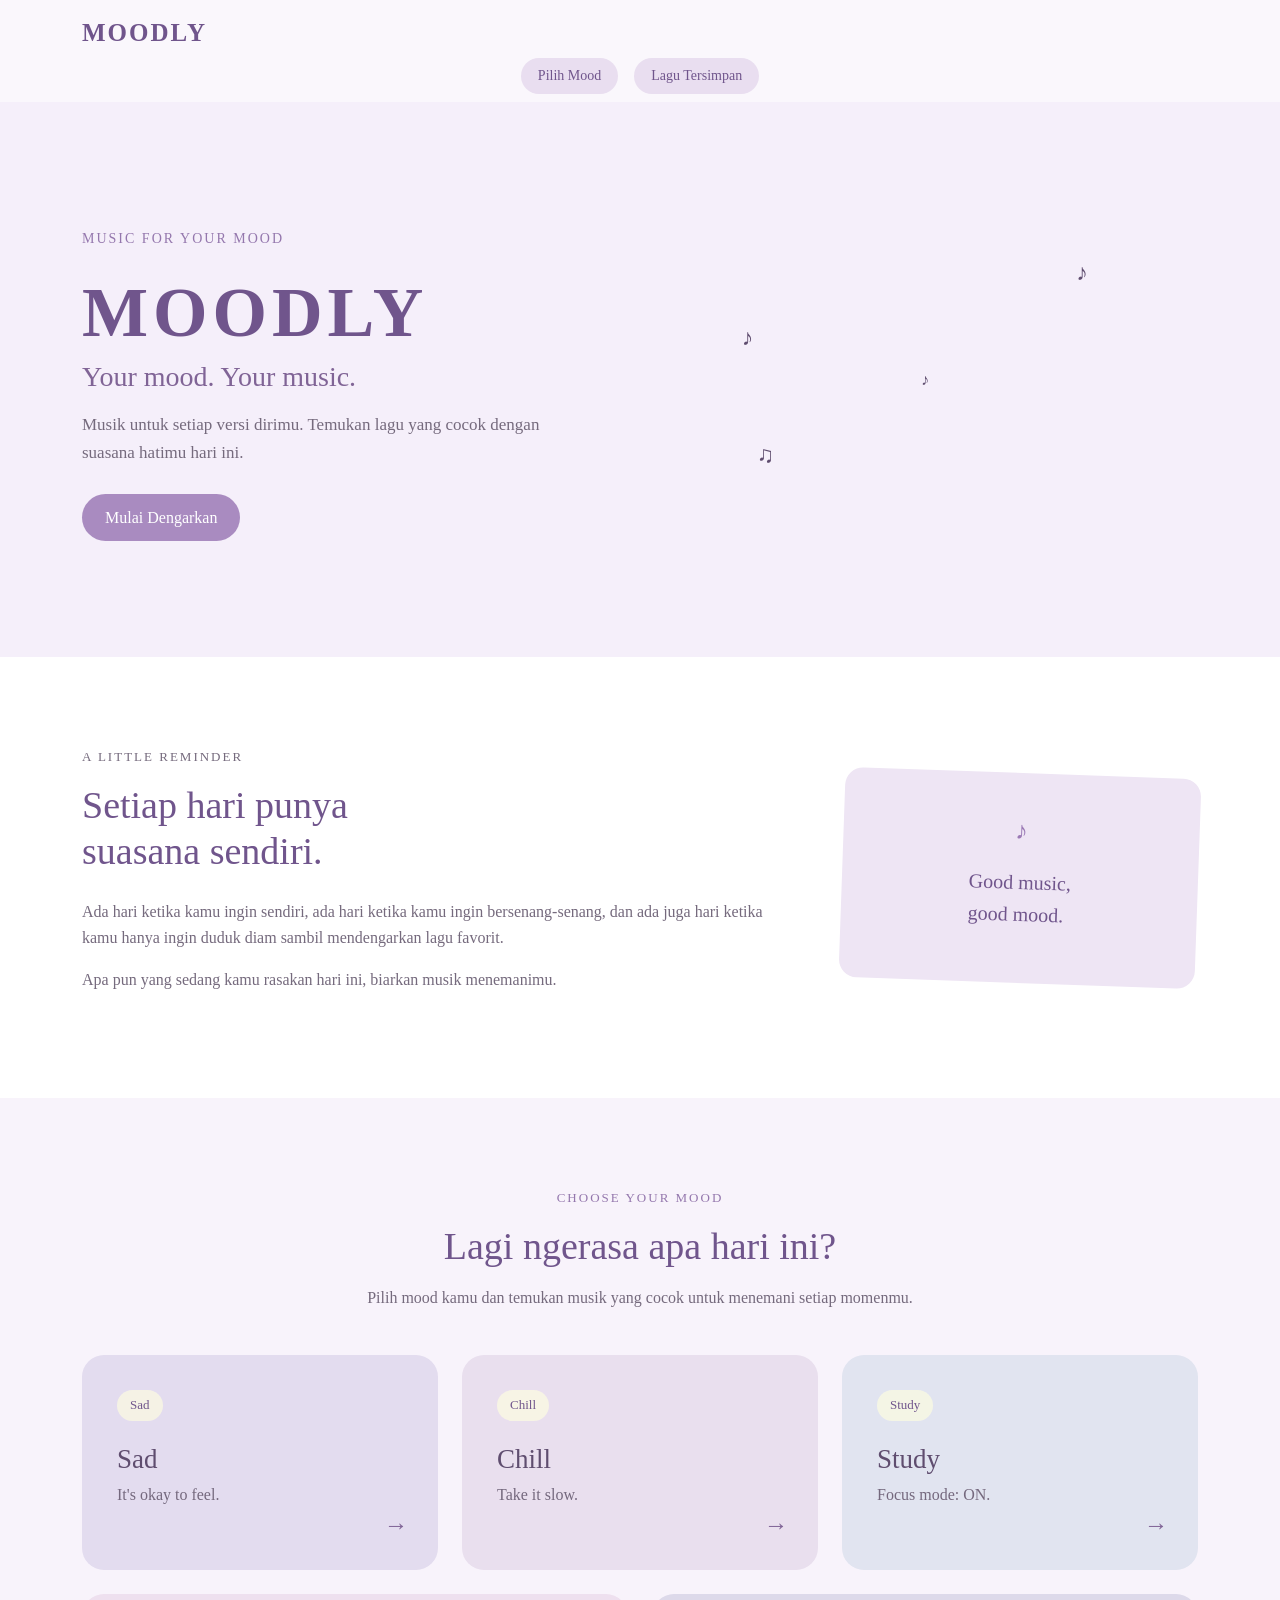
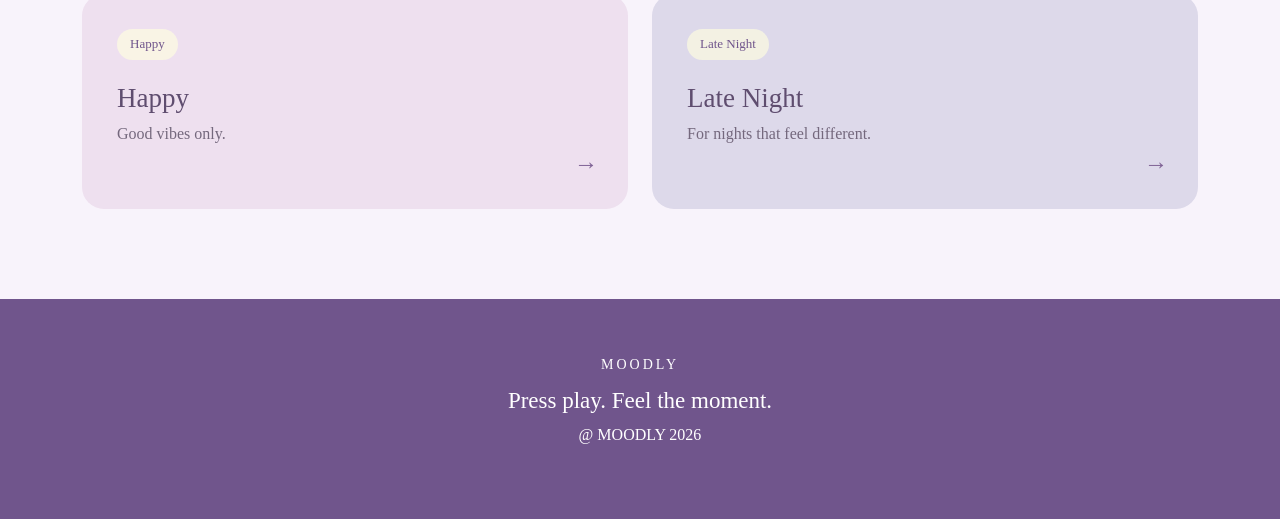
==== index.html @ acb77506 "memasukkan link mood dan saved di halaman utama" ====
<!DOCTYPE html>
<html lang="en">
<head>
    <meta charset="UTF-8">
    <meta name="viewport" content="width=device-width, initial-scale=1.0">
    <title>MOODLY - Your Mood. Your Music</title>
    <link href="https://cdn.jsdelivr.net/npm/bootstrap@5.3.3/dist/css/bootstrap.min.css" rel="stylesheet">
    <link rel="stylesheet" href="style.css">
</head>
<body>
    <header>
        <nav class="navbar moodly-navbar">
            <div class="container">
                <a href="index.html" class="navbar-brand moodly-logo">MOODLY</a>
                <div class="navbar-nav flex-row flex-wrap justify-content-center gap-3 w-100">
                    <a href="mood.html" class="nav-link moodly-nav-link">Pilih Mood</a>
                    <a href="saved.html" class="nav-link moodly-nav-link">Lagu Tersimpan</a>
                </div>
            </div>
        </nav>
    </header>
    <main>
        <section class="hero">
            <div class="container">
                <div class="row align-items-center">
                    <div class="col-lg-6 hero-content">
                        <p class="hero-label">MUSIC FOR YOUR MOOD</p>
                        <h1>MOODLY</h1>
                        <h2>Your mood. Your music.</h2>
                        <p class="hero-text">
                            Musik untuk setiap versi dirimu.
                            Temukan lagu yang cocok dengan suasana
                            hatimu hari ini.</p>
                        <a href="#mood" class="hero-button">Mulai Dengarkan</a>
                    </div>
                    <div class="col-lg-6">
                        <div class="music-illustration">
                            <div class="music-cirle">♪</div>
                            <p class="music-note note-one">♪</p>
                            <p class="music-note note-two">♫</p>
                            <p class="music-note note-three">♪</p>
                        </div>
                    </div>
                </div>
            </div>
        </section>
        <section class="intro">
            <div class="container">
                <div class="row align-items-center">
                    <div class="col-lg-8">
                        <p class="section-label">A LITTLE REMINDER</p>
                        <h2>Setiap hari punya <br> suasana sendiri.</h2>
                        <p>
                            Ada hari ketika kamu ingin sendiri,
                            ada hari ketika kamu ingin bersenang-senang,
                            dan ada juga hari ketika kamu hanya ingin 
                            duduk diam sambil mendengarkan lagu favorit.
                        </p>
                        <p>
                            Apa pun yang sedang kamu rasakan hari ini,
                            biarkan musik menemanimu.
                        </p>
                    </div>
                    <div class="col-lg-4">
                        <div class="music-note-card">
                            <p class="music-symbol">♪</p>
                            <p>Good music, <br> good mood.</p>
                        </div>
                    </div>
                </div>
            </div>
        </section>
        <section class="mood" id="mood">
            <div class="container">
                <div class="mood-heading">
                    <p class="section-label">CHOOSE YOUR MOOD</p>
                    <h2>Lagi ngerasa apa hari ini?</h2>
                    <p>
                        Pilih mood kamu dan temukan musik yang cocok 
                        untuk menemani setiap momenmu.
                    </p>
                </div>
                <div class="row g-4">
                    <div class="col-md-6 col-lg-4">
                        <a href="mood.html?mood=sad" class="mood-link">
                            <article class="mood-card mood-sad">
                                <p class="mood-label">Sad</p>
                                <h3>Sad</h3>
                                <p>It's okay to feel.</p>
                                <p class="mood-arrow">→</p>
                            </article>
                        </a>
                    </div>
                    <div class="col-md-6 col-lg-4">
                        <a href="mood.html?mood=chill" class="mood-link">
                            <article class="mood-card mood-chill">
                                <p class="mood-label">Chill</p>
                                <h3>Chill</h3>
                                <p>Take it slow.</p>
                                <p class="mood-arrow">→</p>
                            </article>
                        </a>
                    </div>
                    <div class="col-md-6 col-lg-4">
                        <a href="mood.html?mood=study" class="mood-link">
                            <article class="mood-card mood-study">
                                <p class="mood-label">Study</p>
                                <h3>Study</h3>
                                <p>Focus mode: ON.</p>
                                <p class="mood-arrow">→</p>
                            </article>
                        </a>
                    </div>
                    <div class="col-md-6 col-lg-6">
                        <a href="mood.html?mood=happy" class="mood-link">
                            <article class="mood-card mood-happy">
                                <p class="mood-label">Happy</p>
                                <h3>Happy</h3>
                                <p>Good vibes only.</p>
                                <p class="mood-arrow">→</p>
                            </article>
                        </a>
                    </div>
                    <div class="col-md-6 col-lg-6">
                        <a href="mood.html?mood=night" class="mood-link">
                            <article class="mood-card mood-night">
                                <p class="mood-label">Late Night</p>
                                <h3>Late Night</h3>
                                <p>For nights that feel different.</p>
                                <p class="mood-arrow">→</p>
                        </article>
                        </a>
                    </div>
                </div>
            </div>
        </section>
    </main>
    <footer class="footer">
        <p class="footer-logo">MOODLY</p>
        <h3>Press play. Feel the moment.</h3>
        <p>@ MOODLY 2026</p>
    </footer>
</body>
</html>
---- style.css ----
* {
    margin: 0;
    padding: 0;
    box-sizing: border-box;
}
html {
    scroll-behavior: smooth;
}
body {
    font-family: Georgia, 'Times New Roman', serif;
    background-color: #faf7fc;
    color: #5f4d6f;
    line-height: 1.6;
}
.moodly-logo {
    color: #70558c !important;
    font-size: 25px;
    font-weight: bold;
    letter-spacing: 2px;
    text-decoration: none;
}
.moodly-navbar .navbar-nav {
    margin-left: auto;
}
.moodly-nav-link {
    color: #70558c !important;
    background-color: #e9def0;
    padding: 7px 17px !important;
    border-radius: 20px;
    font-size: 14px;
    transition: 0.3s;
}
.moodly-nav-link:hover {
    background-color: #d9c6e5;
    color: #59436e !important;
}
.hero {
    min-height: 555px;
    padding: 80px 0;
    background-color: #f5effa;
    display: flex;
    align-items: center;
}
.hero-content {
    padding-top: 10px;
}
.hero-label {
    color: #9477ad;
    font-size: 14px;
    letter-spacing: 2px;
    margin-bottom: 20px;
}
.hero h1 {
    color: #70558c;
    font-size: 70px;
    font-weight: bold;
    letter-spacing: 5px;
    margin-bottom: 5px;
}
.hero h2 {
    color: #806496;
    font-size: 28px;
    margin-bottom: 18px;
}
.hero-text {
    max-width: 500px;
    color: #756a7d;
    font-size: 17px;
    margin-bottom: 28px;
}
.hero-button {
    display: inline-block;
    text-decoration: none;
    color: white;
    background-color: #a98bc0;
    padding: 11px 23px;
    border-radius: 25px;
    transition: 0.3s;
}
.hero-button:hover {
    color: white;
    background-color: #8e70a8;
}
.music-illustration {
    position: relative;
    height: 330px;
    display: flex;
    align-items: center;
    justify-content: center;
}
.music-circle {
    width: 195px;
    height: 195px;
    border-radius: 50%;
    background-color: #dfd0e9;
    display: flex;
    justify-content: center;
    align-items: center;
    color: #806496;
    font-size: 60px;
    box-shadow: 0 15px 30px rgba(112, 85, 140, 0.12);
}
.music-note {
    position: absolute;
    columns: #9e7cba;
    font-size: 23px;
}
.note-one {
    top: 40px;
    right: 110px;
}
.note-two {
    bottom: 55px;
    left: 105px;
}
.note-three {
    top: 105px;
    left: 90px;
}
.intro {
    background-color: #ffffff;
    padding: 90px 0;
}
.section-label {
    color: #9477ad;
    font-size: 13px;
    letter-spacing: 2px;
    margin-bottom: 15px;
}
.intro h2 {
    color: #70558c;
    font-size: 38px;
    line-height: 1.2;
    margin-bottom: 25px;
}
.intro p {
    color: #756a7d;
    max-width: 720px;
}
.music-note-card {
    background-color: #eee5f4;
    min-height: 210px;
    border-radius: 18px;
    display: flex;
    flex-direction: column;
    justify-content: center;
    align-items: center;
    transform: rotate(2deg);
}
.music-note-card .music-symbol {
    color: #9b7ab5;
    font-size: 25px;
    margin-bottom: 15px;
}
.music-note-card p:last-child {
    color: #70558c;
    font-size: 20px;
    line-height: 1.6;
}
.mood {
    padding: 90px 0;
    background-color: #f8f3fb;
}
.mood-heading {
    text-align: center;
    margin-bottom: 45px;
}
.mood-heading h2 {
    color: #70558c;
    font-size: 38px;
    margin-bottom: 15px;
}
.mood-heading p:last-child {
    color: #756a7d;
}
.mood-card {
    position: relative;
    min-height: 215px;
    padding: 35px;
    border-radius: 22px;
    transition: 0.3s;
    cursor: pointer;
}
.mood-card:hover {
    transform: translateY(-5px);
    box-shadow: 0 12px 25px rgba(90, 70, 110, 0.10);
}
.mood-label {
    display: inline-block;
    background-color: rgba(255, 255, 225, 0.65);
    color: #70558c;
    padding: 5px 13px;
    border-radius: 20px;
    font-size: 13px;
    margin-bottom: 22px;
}
.mood-card h3 {
    color: #5f4d6f;
    font-size: 27px;
    margin-bottom: 7px;
}
.mood-card > p:not(.mood-label):not(.mood-arrow) {
    color: #74687d;
}
.mood-arrow {
    position: absolute;
    right: 30px;
    bottom: 10px;
    color: #806496;
    font-size: 24px;
}
.mood-sad {
    background-color: #e3dcef;
}
.mood-chill {
    background-color: #e9dfee;
}
.mood-study {
    background-color: #e1e4f0;
}
.mood-happy {
    background-color: #eee0ef;
}
.mood-night {
    background-color: #ddd9ea;
}
.mood-link {
    display: block;
    color: inherit;
    text-decoration: none;
}
.mood-link:hover {
    color: inherit;
}
.mood-detail {
    min-height: 750px;
    padding: 90px 0;
    background-color: #f8f3fb;
}
.mood-detail-heading {
    text-align: center;
    margin-bottom: 45px;
}
.mood-detail-heading h1 {
    color: #70558c;
    font-size: 55px;
    font-weight: bold;
    margin-bottom: 8px;
}
.mood-detail-heading p:last-child {
    color: #756a7d;
    font-size: 17px;
}
.playlist {
    max-width: 850px;
    margin: 0 auto;
}
.song-card {
    background-color: white;
    min-height: 80px;
    padding: 17px 22px;
    margin-bottom: 13px;
    border-radius: 16px;
    display: flex;
    align-items: center;
    gap: 18px;
    box-shadow: 0 5px 18px rgba(90, 70, 110, 0.08);
    transition: 0.3s;
}
.song-card:hover {
    transform: translateY(-3px);
    box-shadow: 0 10px 25px rgba(90, 70, 110, 0.12);
}
.song-number {
    width: 35px;
    color: #9b7ab5;
    font-size: 14px;
    font-weight: bold;
    text-align: center;
}
.song-info {
    flex: 1;
}
.song-info h3 {
    color: #5f4d6f;
    font-size: 18px;
    margin: 0 0 3px;
}
.song-info p {
    color: #9477ad;
    font-size: 14px;
    margin: 0;
}
.song-actions {
    display: flex;
    align-items: center;
    gap: 8px;
}
.save-button {
    width: 42px;
    height: 42px;
    border: 1px solid #d5c3df;
    border-radius: 50%;
    background-color: white;
    color: #806496;
    font-size: 21px;
    cursor: pointer;
    transition: 0.3s;
}
.save-button:hover {
    background-color: #f1e8f6;
    transform: scale(1.08);
}
.save-button.saved {
    background-color: #70558c;
    border-color: #70558c;
    color: white;
}
.play-button {
    width: 42px;
    height: 42px;
    border: none;
    border-radius: 50%;
    background-color: #a98bc0;
    color: white;
    font-size: 14px;
    cursor: pointer;
    transition: 0.3s;
}
.play-button:hover {
    background-color: #8e70a8;
    transform: scale(1.08);
}
.save-notification {
    position: fixed;
    right: 25px;
    bottom: 25px;
    background-color: #70558c;
    color: white;
    padding: 13px 20px;
    border-radius: 12px;
    font-family: Arial, sans-serif;
    font-size: 14px;
    box-shadow: 0 8px 25px rgba(90, 70, 110, 0.20);
    z-index: 1000;
    animation: notificationIn 0.3s ease;
}
@keyframes notificationIn {
    from {
        opacity: 0;
        transform: translateY(15px);
    }
    to {
        opacity: 1;
        transform: translateY(0);
    }
}
.back-home {
    text-align: center;
    margin-top: 40px;
}
.back-home-button {
    display: inline-block;
    color: #70558c;
    background-color: #e9def0;
    text-decoration: none;
    padding: 10px 20px;
    border-radius: 22px;
    font-size: 14px;
    transition: 0.3s;
}
.back-home-button:hover {
    background-color: #59436e;
    color: #59436e;
}
.saved-section {
    min-height: 750px;
    padding: 90px 0;
    background-color: #f8f3fb;
}
.saved-heading {
    text-align: center;
    margin-bottom: 45px;
}
.saved-heading h1 {
    color: #70558c;
    font-size: 50px;
    font-weight: bold;
    margin-bottom: 8px;
}
.saved-heading p:last-child {
    color: #756a7d;
    font-size: 17px;
}
.saved-playlist {
    max-width: 850px;
    margin: 0 auto;
}
.saved-song-card {
    background-color: white;
    min-height: 80px;
    padding: 17px 22px;
    margin-bottom: 13px;
    border-radius: 16px;
    display: flex;
    align-items: center;
    gap: 18px;
    box-shadow: 0 5px 18px rgba(90, 70, 110, 0.08);
    transition: 0.3s;
}
.saved-song-card:hover {
    transform: translateY(-3px);
    box-shadow: 0 10px 25px rgba(90, 70, 110, 0.12);
}
.saved-song-number {
    width: 35px;
    color: #9b7ab5;
    font-size: 14px;
    font-weight: bold;
    text-align: center;
}
.saved-song-info {
    flex: 1;
}
.saved-song-info h3 {
    color: #5f4d6f;
    font-size: 18px;
    margin: 0 0 3px;
}
.saved-song-info p {
    color: #9477ad;
    font-size: 14px;
    margin: 0;
}
.delete-button {
    width: 40px;
    height: 40px;
    border: 1px solid #d5c3df;
    border-radius: 50%;
    background-color: white;
    color: #806496;
    font-size: 20px;
    cursor: pointer;
    transition: 0.3s;
}
.delete-button:hover {
    background-color: #70558c;
    color: white;
    border-color: #70558c;
}
.empty-saved {
    background-color: white;
    text-align: center;
    padding: 50px 25px;
    border-radius: 18px;
    box-shadow: 0 5px 18px rgba(90, 70, 110, 0.08);
}
.empty-saved h3 {
    color: #70558c;
    font-size: 22px;
    margin-bottom: 8px;
}
.empty-saved p {
    color: #756a7d;
    margin: 0;
}
.footer {
    background-color: #70558c;
    color: white;
    text-align: center;
    padding: 55px 20px;
}
.footer-logo {
    font-size: 14px;
    letter-spacing: 3px;
    margin-bottom: 10px;
}
.footer-logo {
    font-size: 14px;
    letter-spacing: 3px;
    margin-bottom: 10px;
}
.footer h3 {
    font-size: 23px;
}
.footer small {
    opacity: 0.8;
}

@media (max-width: 991px) {
    .moodly-navbar .container {
        flex-wrap: wrap;
    }
    .moodly-navbar .navbar-nav {
        margin-left: 20px;
    }
    .hero {
        text-align: center;
    }
    .hero-text {
        margin-left: auto;
        margin-right: auto;
    }
    .music-illustration {
        margin-top: 35px;
    }
    .intro {
        text-align: center;
    }
    .intro p {
        margin-left: auto;
        margin-right: auto;
    }
    .music-note-card {
        margin-top: 40px;
    }
}
@media (max-width: 576px) {
    .moodly-navbar .container {
        flex-direction: column;
        gap: 8px;
        padding-bottom: 8px;
    }
    .moodly-navbar .navbar-nav {
        margin-left: 0;
    }
    .moodly-logo {
        font-size: 22px;
    }
    .moodly-nav-link {
        font-size: 12px;
        padding: 6px 13px !important;
    }
    .hero {
        padding: 65px 0;
    }
    .hero h1 {
        font-size: 48px;
    }
    .hero h2 {
        font-size: 22px;
    }
    .hero-text {
        font-size: 15px;
    }
    .music-circle {
        width: 165px;
        height: 165px;
        font-size: 50px;
    }
    .music-illustration {
        height: 250px;
    }
    .note-one {
        right: 60px;
    }
    .note-two {
        left: 55px;
    }
    .note-three {
        left: 45px;
    }
    .intro,
    .mood {
        padding: 70px 0;
    }
    .intro h2,
    .mood-heading h2 {
        font-size: 30px;
    }
    .mood-card {
        min-height: 190px;
        padding: 27px;
    }
    .mood-detail {
        padding: 65px 15px;
    }
    .mood-detail-heading h1 {
        font-size: 42px;
    }
    .song-card {
        padding: 13px;
        gap: 10px;
    }
    .song-number {
        width: 25px;
    }
    .song-info h3 {
        font-size: 15px;
    }
    .song-info p {
        font-size: 12px;
    }
    .save-button,
    .play-button {
        width: 38px;
        height: 38px;
    }
    .saved-section {
        padding: 65px 15px;
    }
    .saved-heading h1 {
        font-size: 40px;
    }
    .saved-song-card {
        padding: 13px;
        gap: 10px;
    }
    .saved-song-info h3 {
        font-size: 15px;
    }
    .saved-song-info p {
        font-size: 12px;
    }
}
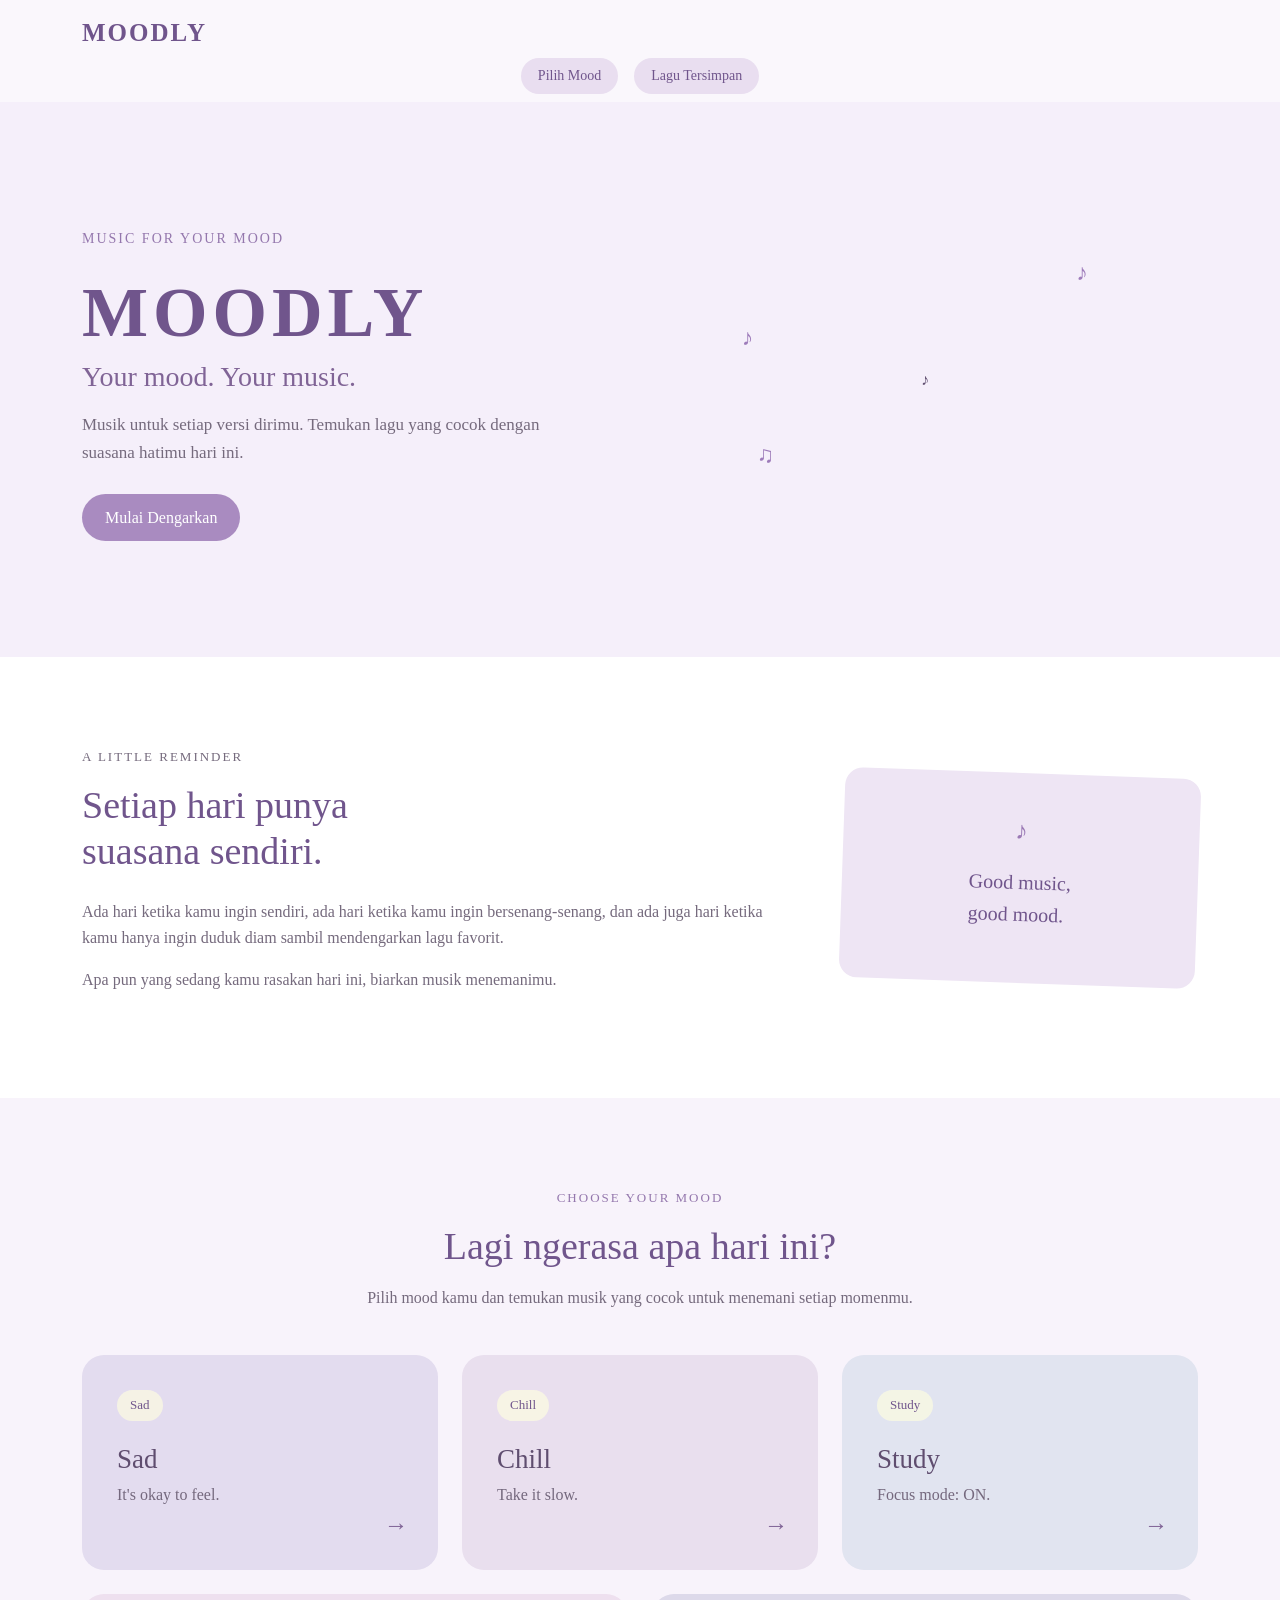
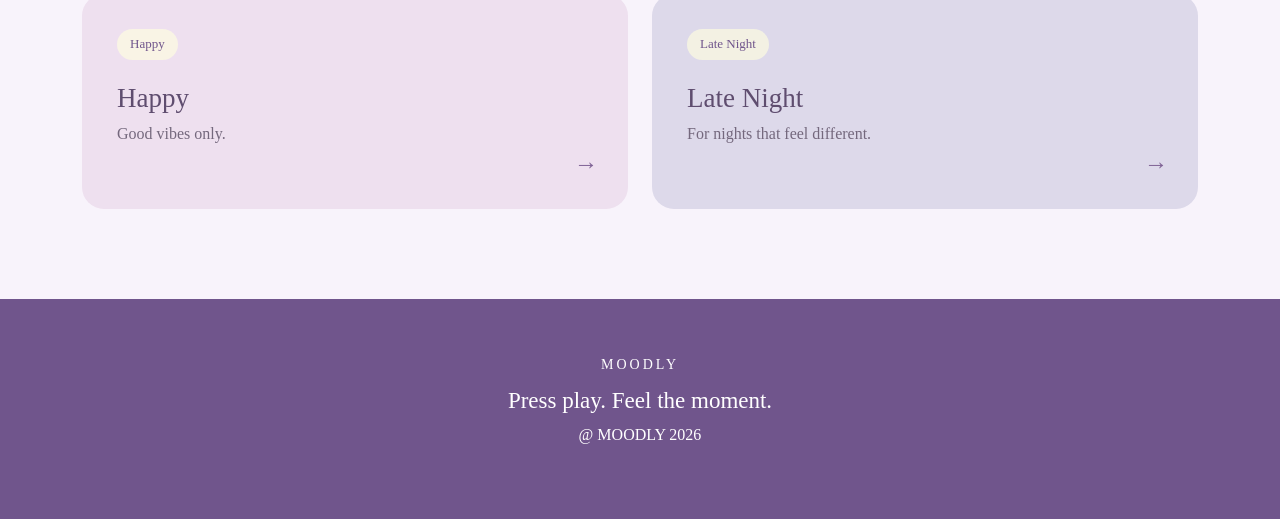
==== commit ff7ec57f: "mengubah link mulai dengarkan" ====
--- a/index.html
+++ b/index.html
@@ -13,7 +13,7 @@
             <div class="container">
                 <a href="index.html" class="navbar-brand moodly-logo">MOODLY</a>
                 <div class="navbar-nav flex-row flex-wrap justify-content-center gap-3 w-100">
-                    <a href="mood.html" class="nav-link moodly-nav-link">Pilih Mood</a>
+                    <a href="index.html#mood" class="nav-link moodly-nav-link">Pilih Mood</a>
                     <a href="saved.html" class="nav-link moodly-nav-link">Lagu Tersimpan</a>
                 </div>
             </div>
@@ -31,7 +31,7 @@
                             Musik untuk setiap versi dirimu.
                             Temukan lagu yang cocok dengan suasana
                             hatimu hari ini.</p>
-                        <a href="#mood" class="hero-button">Mulai Dengarkan</a>
+                        <a href="index.html#mood" class="hero-button">Mulai Dengarkan</a>
                     </div>
                     <div class="col-lg-6">
                         <div class="music-illustration">
--- a/style.css
+++ b/style.css
@@ -102,7 +102,7 @@
 }
 .music-note {
     position: absolute;
-    columns: #9e7cba;
+    color: #9e7cba;
     font-size: 23px;
 }
 .note-one {
@@ -173,6 +173,10 @@
 .mood-heading p:last-child {
     color: #756a7d;
 }
+.mood-link {
+    text-decoration: none;
+    color: inherit;
+}
 .mood-card {
     position: relative;
     min-height: 215px;
@@ -224,11 +228,6 @@
 .mood-night {
     background-color: #ddd9ea;
 }
-.mood-link {
-    display: block;
-    color: inherit;
-    text-decoration: none;
-}
 .mood-link:hover {
     color: inherit;
 }
@@ -245,7 +244,7 @@
     color: #70558c;
     font-size: 55px;
     font-weight: bold;
-    margin-bottom: 8px;
+    margin-bottom: 10px;
 }
 .mood-detail-heading p:last-child {
     color: #756a7d;
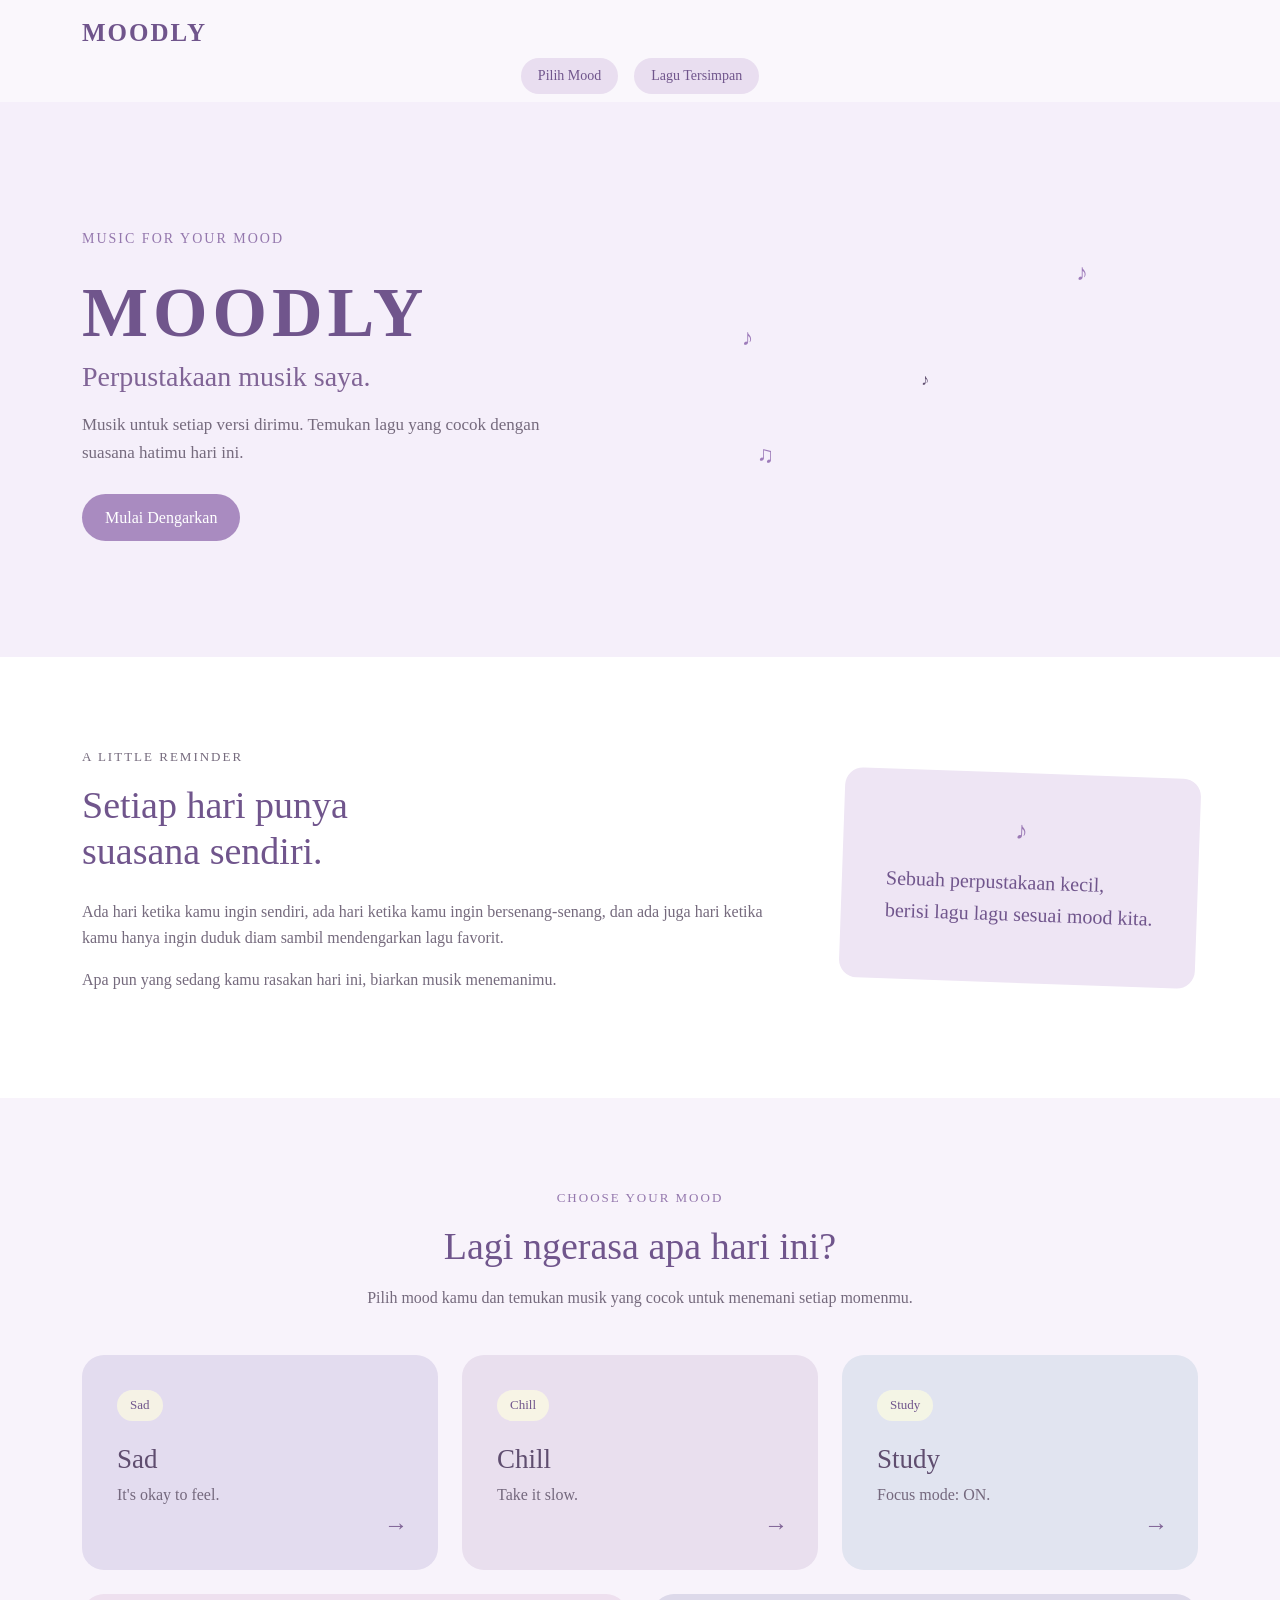
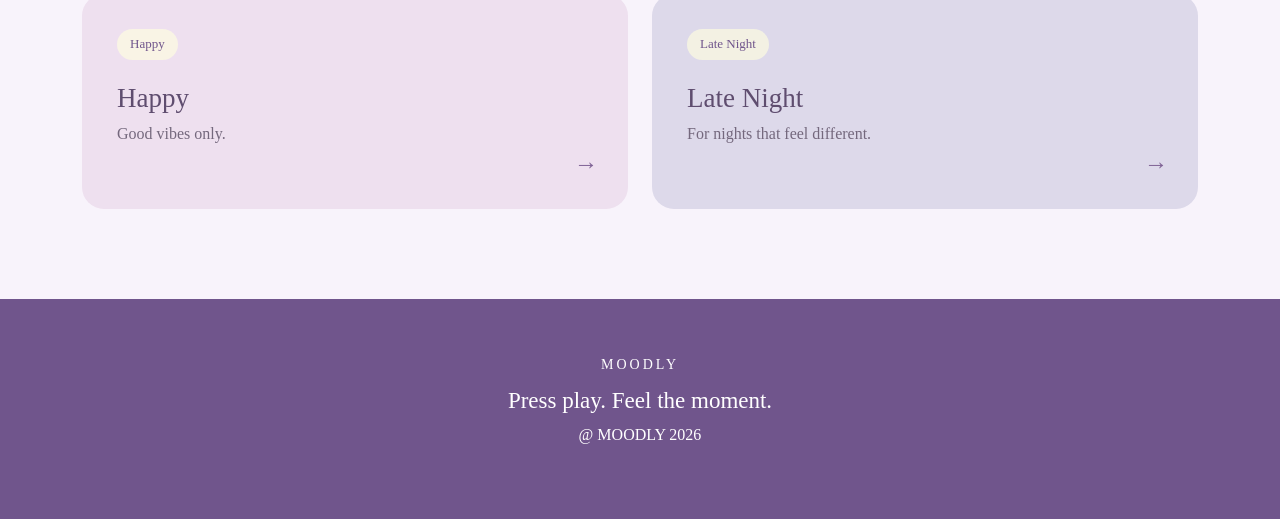
==== commit 3addedca: "mengubah paragraf halaman utama" ====
--- a/index.html
+++ b/index.html
@@ -26,7 +26,7 @@
                     <div class="col-lg-6 hero-content">
                         <p class="hero-label">MUSIC FOR YOUR MOOD</p>
                         <h1>MOODLY</h1>
-                        <h2>Your mood. Your music.</h2>
+                        <h2>Perpustakaan musik saya.</h2>
                         <p class="hero-text">
                             Musik untuk setiap versi dirimu.
                             Temukan lagu yang cocok dengan suasana
@@ -64,7 +64,7 @@
                     <div class="col-lg-4">
                         <div class="music-note-card">
                             <p class="music-symbol">♪</p>
-                            <p>Good music, <br> good mood.</p>
+                            <p>Sebuah perpustakaan kecil, <br> berisi lagu lagu sesuai mood kita.</p>
                         </div>
                     </div>
                 </div>
--- a/style.css
+++ b/style.css
@@ -431,6 +431,23 @@
     font-size: 14px;
     margin: 0;
 }
+.saved-play-button {
+    width: 40px;
+    height: 40px;
+    border: 1px solid #d5c3df;
+    border-radius: 50%;
+    background-color: white;
+    color: #806496;
+    font-size: 16px;
+    cursor: pointer;
+    transition: 0.3s;
+}
+.saved-play-button:hover {
+    background-color: #70558c;
+    color: white;
+    border-color: #70558c;
+    transform: scale(1.08);
+}
 .delete-button {
     width: 40px;
     height: 40px;
